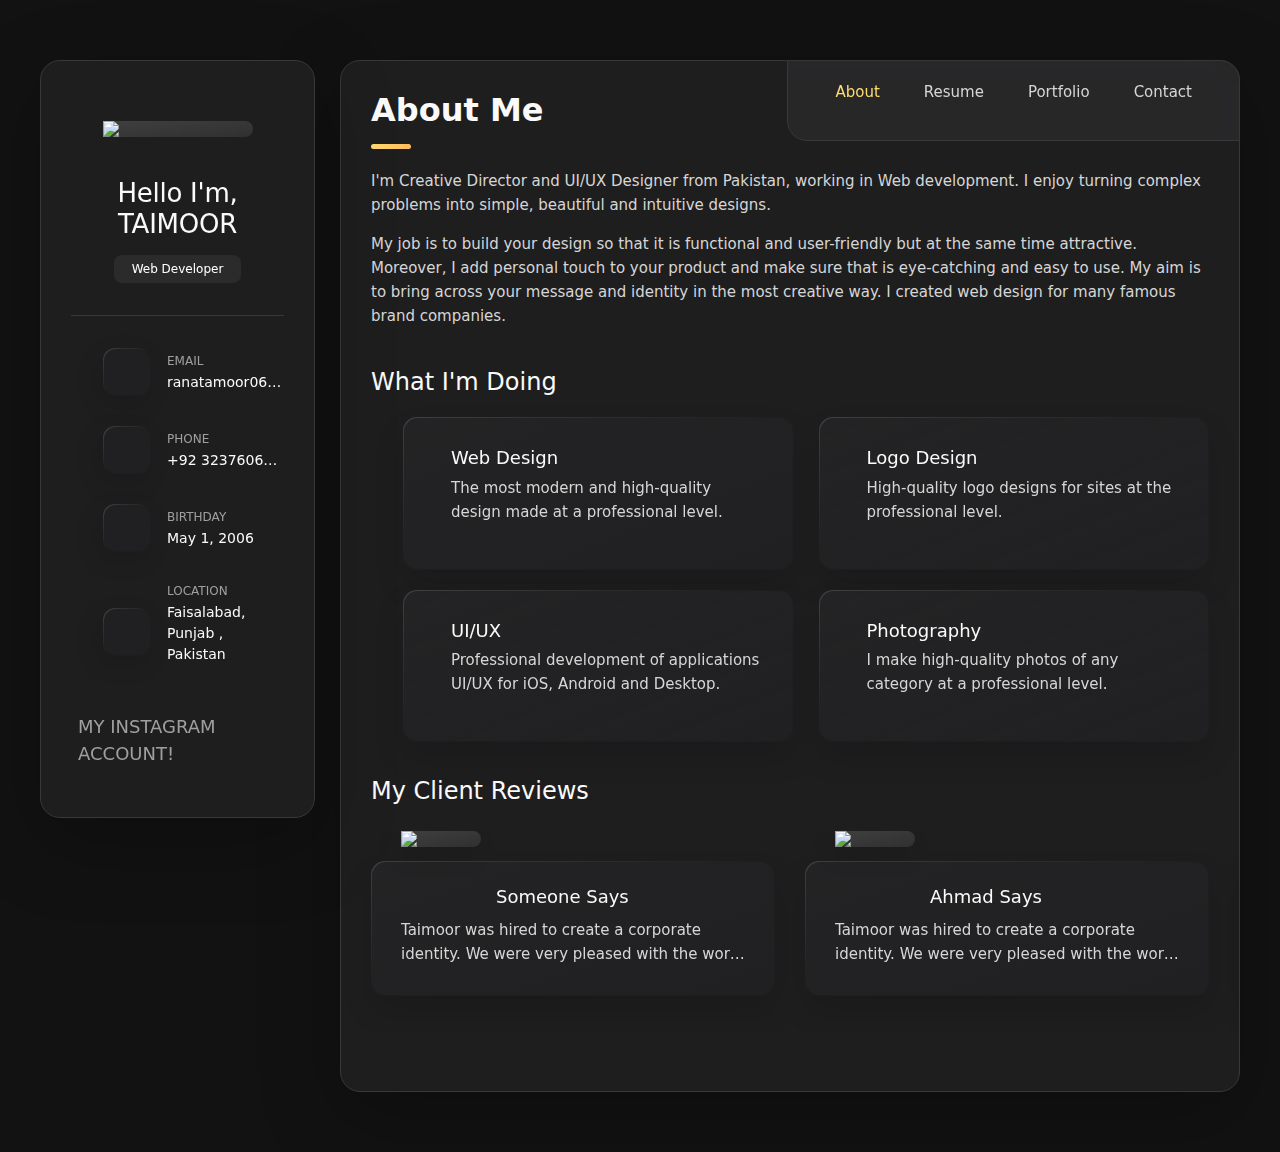
==== index.html @ 6c88aa9f "Update index.html" ====
<!DOCTYPE html>
<html lang="en">

<head>
    <meta charset="utf-8">
    <meta name="viewport" content="width=device-width, initial-scale=1">
    <meta http-equiv="X-UA-Compatible" content="IE=edge">

    <title>TAIMOOR - Personal Portfolio</title>

    <!--
    - favicon

  -->
    <!-- cdn -->
    <link href="https://cdn.jsdelivr.net/npm/bootstrap@5.3.3/dist/css/bootstrap.min.css" rel="stylesheet" integrity="sha384-QWTKZyjpPEjISv5WaRU9OFeRpok6YctnYmDr5pNlyT2bRjXh0JMhjY6hW+ALEwIH" crossorigin="anonymous">
    <link rel="shortcut icon" href="assets/images/logo.ico" type="image/x-icon">
    <!-- js email -->
    <script type="text/javascript" src="https://cdn.jsdelivr.net/npm/@emailjs/browser@4/dist/email.min.js">
    </script>
    <script type="text/javascript">
        (function() {
            emailjs.init({
                publicKey: "7-XxkPWMGBt13j1a9",
            });
        })();
    </script>

    <!--
    - custom css link
  -->
    <link rel="stylesheet" href="style.css">
    <!--
    - google font link
  -->
    <link rel="preconnect" href="https://fonts.googleapis.com">
    <link rel="preconnect" href="https://fonts.gstatic.com" crossorigin>
    <link href="https://fonts.googleapis.com/css2?family=Poppins:wght@300;400;500;600&display=swap" rel="stylesheet">

</head>

<body>

    <!--
    - #MAIN
  -->

    <main>

        <!--
      - #SIDEBAR
    -->

        <aside class="sidebar" data-sidebar>

            <div class="sidebar-info">

                <figure class="avatar-box">
                    <img src="logo (2).jpg" width="100">
                </figure>

                <div class="info-content">
                    <h1 class="name" title="Richard hanrick"> Hello I'm,<br> TAIMOOR
                    </h1>

                    <p class="title  "> Web Developer</p>
                </div>

                <button class="info_more-btn" data-sidebar-btn>
          <span>Show Contacts</span>

          <ion-icon name="chevron-down"></ion-icon>
        </button>

            </div>

            <div class="sidebar-info_more">

                <div class="separator"></div>

                <ul class="contacts-list">

                    <li class="contact-item">

                        <div class="icon-box">
                            <ion-icon name="mail-outline"></ion-icon>
                        </div>

                        <div class="contact-info">
                            <p class="contact-title">Email</p>

                            <a href="ranatamoor067@gmail.com" class="contact-link">ranatamoor067@gmail.com</a>
                        </div>

                    </li>

                    <li class="contact-item">

                        <div class="icon-box">
                            <ion-icon name="phone-portrait-outline"></ion-icon>
                        </div>

                        <div class="contact-info">
                            <p class="contact-title">Phone</p>

                            <a href="tel:+92 3237606011" class="contact-link">+92 3237606011</a>
                        </div>

                    </li>

                    <li class="contact-item">

                        <div class="icon-box">
                            <ion-icon name="calendar-outline"></ion-icon>
                        </div>

                        <div class="contact-info">
                            <p class="contact-title">Birthday</p>

                            <time datetime="2006-05-01">May 1, 2006</time>
                        </div>

                    </li>

                    <li class="contact-item">

                        <div class="icon-box">
                            <ion-icon name="location-outline"></ion-icon>
                        </div>

                        <div class="contact-info">
                            <p class="contact-title">Location</p>

                            <address>Faisalabad, Punjab , Pakistan</address>
                        </div>

                    </li>

                </ul>

                <div class="separator"></div>

                <ul class="social-list">



                    <li class="social-item">
                        <a href="https://www.instagram.com/royalrajpoot435/" target="_blank" class="social-link">
                            <ion-icon name="logo-instagram"></ion-icon> MY INSTAGRAM ACCOUNT!
                        </a>
                    </li>

                </ul>

            </div>

        </aside>





        <!--
      - #main-content
    -->

        <div class="main-content">

            <!--
        - #NAVBAR
      -->

            <nav class="navbar">

                <ul class="navbar-list">

                    <li class="navbar-item">
                        <button class="navbar-link  active" data-nav-link>About</button>
                    </li>

                    <li class="navbar-item">
                        <button class="navbar-link" data-nav-link>Resume</button>
                    </li>

                    <li class="navbar-item">
                        <button class="navbar-link" data-nav-link>Portfolio</button>
                    </li>

                    <li class="navbar-item">
                        <button class="navbar-link" data-nav-link>Contact</button>
                    </li>

                </ul>

            </nav>





            <!--
        - #ABOUT
      -->

            <article class="about  active" data-page="about">

                <header>
                    <h2 class="h2 article-title">About me</h2>
                </header>

                <section class="about-text">
                    <p>
                        I'm Creative Director and UI/UX Designer from Pakistan, working in Web development. I enjoy turning complex problems into simple, beautiful and intuitive designs.
                    </p>

                    <p>
                        My job is to build your design so that it is functional and user-friendly but at the same time attractive. Moreover, I add personal touch to your product and make sure that is eye-catching and easy to use. My aim is to bring across your message and identity
                        in the most creative way. I created web design for many famous brand companies.
                    </p>
                </section>


                <!--
          - service
        -->

                <section class="service">

                    <h3 class="h3 service-title">What i'm doing</h3>

                    <ul class="service-list">

                        <li class="service-item">

                            <div class="service-icon-box">

                            </div>

                            <div class="service-content-box">
                                <h4 class="h4 service-item-title">Web design</h4>

                                <p class="service-item-text">
                                    The most modern and high-quality design made at a professional level.
                                </p>
                            </div>

                        </li>

                        <li class="service-item">

                            <div class="service-icon-box">

                            </div>

                            <div class="service-content-box">
                                <h4 class="h4 service-item-title">Logo Design</h4>

                                <p class="service-item-text">
                                    High-quality logo designs for sites at the professional level.
                                </p>
                            </div>

                        </li>

                        <li class="service-item">

                            <div class="service-icon-box">

                            </div>

                            <div class="service-content-box">
                                <h4 class="h4 service-item-title">UI/UX</h4>

                                <p class="service-item-text">
                                    Professional development of applications UI/UX for iOS, Android and Desktop.
                                </p>
                            </div>

                        </li>

                        <li class="service-item">

                            <div class="service-icon-box">

                            </div>

                            <div class="service-content-box">
                                <h4 class="h4 service-item-title">Photography</h4>

                                <p class="service-item-text">
                                    I make high-quality photos of any category at a professional level.
                                </p>
                            </div>

                        </li>

                    </ul>

                </section>


                <!--
          - testimonials
        -->

                <section class="testimonials">

                    <h3 class="h3 testimonials-title">my client reviews</h3>

                    <ul class="testimonials-list has-scrollbar">

                        <li class="testimonials-item">
                            <div class="content-card" data-testimonials-item>

                                <figure class="testimonials-avatar-box">
                                    <img src="avatar-1.png" width="60" data-testimonials-avatar>
                                </figure>

                                <h4 class="h4 testimonials-item-title" data-testimonials-title>someone says</h4>

                                <div class="testimonials-text" data-testimonials-text>
                                    <p>
                                        Taimoor was hired to create a corporate identity. We were very pleased with the work done. He has a lot of experience and is very concerned about the needs of client.
                                    </p>
                                </div>

                            </div>
                        </li>

                        <li class="testimonials-item">
                            <div class="content-card" data-testimonials-item>

                                <figure class="testimonials-avatar-box">
                                    <img src="avatar-1.png" width="60" data-testimonials-avatar>
                                </figure>

                                <h4 class="h4 testimonials-item-title" data-testimonials-title>Ahmad says</h4>

                                <div class="testimonials-text" data-testimonials-text>
                                    <p>
                                        Taimoor was hired to create a corporate identity. We were very pleased with the work done. She has a lot of experience and is very concerned about the needs of client.
                                    </p>
                                </div>

                            </div>
                        </li>

                        <li class="testimonials-item">
                            <div class="content-card" data-testimonials-item>

                                <figure class="testimonials-avatar-box">
                                    <img src="avatar-1.png" width="60" data-testimonials-avatar>
                                </figure>

                                <h4 class="h4 testimonials-item-title" data-testimonials-title>Lorem says</h4>

                                <div class="testimonials-text" data-testimonials-text>
                                    <p>
                                        taimoor was hired to create a corporate identity. We were very pleased with the work done. She has a lot of experience

                                    </p>
                                </div>

                            </div>
                        </li>

                        <li class="testimonials-item">
                            <div class="content-card" data-testimonials-item>

                                <figure class="testimonials-avatar-box">
                                    <img src="avatar-1.png" width="60" data-testimonials-avatar>
                                </figure>

                                <h4 class="h4 testimonials-item-title" data-testimonials-title>talal says</h4>

                                <div class="testimonials-text" data-testimonials-text>
                                    <p>
                                        taimoor is very good and cooperative.He is expert It was his first order but he impressed me
                                    </p>
                                </div>

                            </div>
                        </li>

                    </ul>

                </section>


                <!--
          - testimonials modal
        -->

                <div class="modal-container" data-modal-container>

                    <div class="overlay" data-overlay></div>

                    <section class="testimonials-modal">

                        <button class="modal-close-btn" data-modal-close-btn>
              <ion-icon name="close-outline"></ion-icon>
            </button>

                        <div class="modal-img-wrapper">
                            <figure class="modal-avatar-box">
                                <img src="./assets/images/avatar-1.png" alt="Daniel lewis" width="80" data-modal-img>
                            </figure>

                            <img src="./assets/images/icon-quote.svg" alt="quote icon">
                        </div>

                        <div class="modal-content">

                            <h4 class="h3 modal-title" data-modal-title>ali says</h4>

                            <time datetime="2021-06-14">14 June, 2023</time>

                            <div data-modal-text>
                                <p>
                                    taimoor was hired to create a corporate identity. We were very pleased with the work done. She has a lot of experience and is very concerned about the needs of client. Lorem ipsum dolor sit amet, ullamcous cididt consectetur adipiscing elit, seds do et
                                    eiusmod tempor incididunt ut laborels dolore magnarels alia.
                                </p>
                            </div>

                        </div>

                    </section>

                </div>


                <!--
          - clients
        -->



            </article>





            <!--
        - #RESUME
      -->

            <article class="resume" data-page="resume">

                <header>
                    <h2 class="h2 article-title">Resume</h2>
                </header>

                <section class="timeline">

                    <div class="title-wrapper">
                        <div class="icon-box">
                            <ion-icon name="book-outline"></ion-icon>
                        </div>

                        <h3 class="h3">Education</h3>
                    </div>

                    <ol class="timeline-list">


                        <li class="timeline-item">

                            <h4 class="h4 timeline-item-title">Intermediat College</h4>

                            <span>2021 — 2023</span>

                            <p class="timeline-text">
                                I just completed my Intermediate from punjab college and currently persuing bachelor in BSCS at UAF.
                            </p>

                        </li>

                    </ol>

                </section>

                <section class="timeline">

                    <div class="title-wrapper">
                        <div class="icon-box">
                            <ion-icon name="book-outline"></ion-icon>
                        </div>

                        <h3 class="h3">Experience</h3>
                    </div>

                    <ol class="timeline-list">

                        <li class="timeline-item">

                            <h4 class="h4 timeline-item-title">Creative director</h4>

                            <span>2018 — Present</span>

                            <!-- <p class="timeline-text">
                Nemo enim ipsam voluptatem blanditiis praesentium voluptum delenit atque corrupti, quos dolores et qvuas
                molestias
                exceptur.
              </p> -->

                        </li>



                        <li class="timeline-item">

                            <h4 class="h4 timeline-item-title">Web designer</h4>

                            <span>2023-2024</span>

                            <!-- <p class="timeline-text">
                Nemo enims ipsam voluptatem, blanditiis praesentium voluptum delenit atque corrupti, quos dolores et
                quas molestias
                exceptur.
              </p> -->

                        </li>

                    </ol>

                </section>

                <section class="skill">

                    <h3 class="h3 skills-title">My skills</h3>

                    <ul class="skills-list content-card">

                        <li class="skills-item">

                            <div class="title-wrapper">
                                <h5 class="h5">Web design</h5>
                                <data value="80">80%</data>
                            </div>

                            <div class="skill-progress-bg">
                                <div class="skill-progress-fill" style="width: 80%;"></div>
                            </div>

                        </li>

                        <li class="skills-item">

                            <div class="title-wrapper">
                                <h5 class="h5">Graphic design</h5>
                                <data value="70">20%</data>
                            </div>

                            <div class="skill-progress-bg">
                                <div class="skill-progress-fill" style="width: 70%;"></div>
                            </div>

                        </li>

                        <li class="skills-item">

                            <div class="title-wrapper">
                                <h5 class="h5">Branding</h5>
                                <data value="90">70%</data>
                            </div>

                            <div class="skill-progress-bg">
                                <div class="skill-progress-fill" style="width: 90%;"></div>
                            </div>

                        </li>

                        <li class="skills-item">

                            <div class="title-wrapper">
                                <h5 class="h5">UI/UX</h5>
                                <data value="95">95%</data>
                            </div>

                            <div class="skill-progress-bg">
                                <div class="skill-progress-fill" style="width: 95%;"></div>
                            </div>

                        </li>

                    </ul>

                </section>

            </article>





            <!--
        - #PORTFOLIO
      -->

            <article class="portfolio" data-page="portfolio">

                <header>
                    <h2 class="h2 article-title">Portfolio</h2>
                </header>

                <section class="projects">

                    <ul class="filter-list">

                        <li class="filter-item">
                            <button class="active" data-filter-btn>All</button>
                        </li>

                        <li class="filter-item">
                            <button data-filter-btn>Web design</button>
                        </li>

                        <li class="filter-item">
                            <button data-filter-btn>Applications</button>
                        </li>

                        <li class="filter-item">
                            <button data-filter-btn>Web development</button>
                        </li>

                    </ul>

                    <div class="filter-select-box">

                        <button class="filter-select" data-select>

              <div class="select-value" data-selecct-value>Select category</div>

              <div class="select-icon">
                <ion-icon name="chevron-down"></ion-icon>
              </div>

            </button>

                        <ul class="select-list">

                            <li class="select-item">
                                <button data-select-item>All</button>
                            </li>

                            <li class="select-item">
                                <button data-select-item>Web design</button>
                            </li>

                            <li class="select-item">
                                <button data-select-item>Applications</button>
                            </li>

                            <li class="select-item">
                                <button data-select-item>Web development</button>
                            </li>

                        </ul>

                    </div>

                    <ul class="project-list">

                        <li class="project-item  active" data-filter-item data-category="web development">
                            <a href="#">

                                <figure class="project-img">
                                    <div class="project-item-icon-box">
                                        <ion-icon name="eye-outline"></ion-icon>
                                    </div>

                                    <img src="project-1.jpg" alt="finance" loading="lazy">
                                </figure>

                                <h3 class="project-title">Finance</h3>

                                <p class="project-category">Web development</p>

                            </a>
                        </li>

                        <li class="project-item  active" data-filter-item data-category="web development">
                            <a href="#">

                                <figure class="project-img">
                                    <div class="project-item-icon-box">
                                        <ion-icon name="eye-outline"></ion-icon>
                                    </div>

                                    <img src="project-2.png" alt="orizon" loading="lazy">
                                </figure>

                                <h3 class="project-title">Orizon</h3>

                                <p class="project-category">Web development</p>

                            </a>
                        </li>

                        <li class="project-item  active" data-filter-item data-category="web design">
                            <a href="#">

                                <figure class="project-img">
                                    <div class="project-item-icon-box">
                                        <ion-icon name="eye-outline"></ion-icon>
                                    </div>

                                    <img src="project-3.jpg" alt="fundo" loading="lazy">
                                </figure>

                                <h3 class="project-title">Fundo</h3>

                                <p class="project-category">Web design</p>

                            </a>
                        </li>

                        <li class="project-item  active" data-filter-item data-category="applications">
                            <a href="#">

                                <figure class="project-img">
                                    <div class="project-item-icon-box">
                                        <ion-icon name="eye-outline"></ion-icon>
                                    </div>

                                    <img src="project-4.png" alt="brawlhalla" loading="lazy">
                                </figure>

                                <h3 class="project-title">Brawlhalla</h3>

                                <p class="project-category">Applications</p>

                            </a>
                        </li>

                        <li class="project-item  active" data-filter-item data-category="web design">
                            <a href="#">

                                <figure class="project-img">
                                    <div class="project-item-icon-box">
                                        <ion-icon name="eye-outline"></ion-icon>
                                    </div>

                                    <img src="project-5.png" alt="dsm." loading="lazy">
                                </figure>

                                <h3 class="project-title">DSM.</h3>

                                <p class="project-category">Web design</p>

                            </a>
                        </li>

                        <li class="project-item  active" data-filter-item data-category="web design">
                            <a href="#">

                                <figure class="project-img">
                                    <div class="project-item-icon-box">
                                        <ion-icon name="eye-outline"></ion-icon>
                                    </div>

                                    <img src="project-6.png" alt="metaspark" loading="lazy">
                                </figure>

                                <h3 class="project-title">MetaSpark</h3>

                                <p class="project-category">Web design</p>

                            </a>
                        </li>

                        <li class="project-item  active" data-filter-item data-category="web development">
                            <a href="#">

                                <figure class="project-img">
                                    <div class="project-item-icon-box">
                                        <ion-icon name="eye-outline"></ion-icon>
                                    </div>

                                    <img src="project-7.png" alt="summary" loading="lazy">
                                </figure>

                                <h3 class="project-title">Summary</h3>

                                <p class="project-category">Web development</p>

                            </a>
                        </li>

                        <li class="project-item  active" data-filter-item data-category="applications">
                            <a href="#">

                                <figure class="project-img">
                                    <div class="project-item-icon-box">
                                        <ion-icon name="eye-outline"></ion-icon>
                                    </div>

                                    <img src="project-8.jpg" alt="task manager" loading="lazy">
                                </figure>

                                <h3 class="project-title">Task Manager</h3>

                                <p class="project-category">Applications</p>

                            </a>
                        </li>

                        <li class="project-item  active" data-filter-item data-category="web development">
                            <a href="#">

                                <figure class="project-img">
                                    <div class="project-item-icon-box">
                                        <ion-icon name="eye-outline"></ion-icon>
                                    </div>

                                    <img src="project-9.png" alt="arrival" loading="lazy">
                                </figure>

                                <h3 class="project-title">Arrival</h3>

                                <p class="project-category">Web development</p>

                            </a>
                        </li>

                    </ul>

                </section>

            </article>







            <!--
        - #CONTACT
      -->

            <article class="contact" data-page="contact">

                <header>
                    <h2 class="h2 article-title ">Contact Form</h2>
                </header>

                <!-- <div style="width: 100%"><iframe width="100%" height="600" frameborder="0" scrolling="no" marginheight="0" marginwidth="0" src=""><a href="https://www.maps.ie/distance-area-calculator.html">area maps</a></iframe></div> -->
                <div class="container boarder mt-3 .bg-dark">
                    <div class="col-md-6 py-3">

                        <div class="form-group">
                            <h5 for="name bg-dark"> </h5>
                            <input type="text" class="form-control" id="name" placeholder="Enter your name" />
                        </div>
                        <div class="form-group">
                            <h5 for="email"> </h5>
                            <input type="email" class="form-control" id="email" placeholder="Enter your email" />
                        </div>
                        <div class="form-group">
                            <h5 for="message"></h5>
                            <textarea id="message" rows="3" class="form-control"></textarea>
                        </div>
                        <button class="btn btn-warning mt-2 " onclick="sendMail()">Submit</button>
                    </div>

                </div>




            </article>

        </div>

    </main>






    <!--
    - custom js link
  -->
    <script src="script.js"></script>

    <!--
    - ionicon link
  -->
    <script type="module" src="https://unpkg.com/ionicons@5.5.2/dist/ionicons/ionicons.esm.js"></script>
    <script nomodule src="https://unpkg.com/ionicons@5.5.2/dist/ionicons/ionicons.js"></script>

</body>

</html>
---- style.css ----
/*-----------------------------------*\
  #style.css
\*-----------------------------------*/


/* Ensure the sidebar and main content stack vertically on small screens */


/**
 * copyright 2022 @codewithsadee
 */


/*-----------------------------------*\
  #CUSTOM PROPERTY
\*-----------------------------------*/

:root {
    /**
     * colors
     */
    /* gradient */
    --bg-gradient-onyx: linear-gradient( to bottom right, hsl(240, 1%, 25%) 3%, hsl(0, 0%, 19%) 97%);
    --bg-gradient-jet: linear-gradient( to bottom right, hsla(240, 1%, 18%, 0.251) 0%, hsla(240, 2%, 11%, 0) 100%), hsl(240, 2%, 13%);
    --bg-gradient-yellow-1: linear-gradient( to bottom right, hsl(45, 100%, 71%) 0%, hsla(36, 100%, 69%, 0) 50%);
    --bg-gradient-yellow-2: linear-gradient( 135deg, hsla(45, 100%, 71%, 0.251) 0%, hsla(35, 100%, 68%, 0) 59.86%), hsl(240, 2%, 13%);
    --border-gradient-onyx: linear-gradient( to bottom right, hsl(0, 0%, 25%) 0%, hsla(0, 0%, 25%, 0) 50%);
    --text-gradient-yellow: linear-gradient( to right, hsl(45, 100%, 72%), hsl(35, 100%, 68%));
    /* solid */
    --jet: hsl(0, 0%, 22%);
    --onyx: hsl(240, 1%, 17%);
    --eerie-black-1: hsl(240, 2%, 13%);
    --eerie-black-2: hsl(240, 2%, 12%);
    --smoky-black: hsl(0, 0%, 7%);
    --white-1: hsl(0, 0%, 100%);
    --white-2: hsl(0, 0%, 98%);
    --orange-yellow-crayola: hsl(45, 100%, 72%);
    --vegas-gold: hsl(45, 54%, 58%);
    --light-gray: hsl(0, 0%, 84%);
    --light-gray-70: hsla(0, 0%, 84%, 0.7);
    --bittersweet-shimmer: hsl(0, 43%, 51%);
    /**
     * typography
     */
    /* font-family */
    --ff-poppins: 'Poppins', sans-serif;
    /* font-size */
    --fs-1: 24px;
    --fs-2: 18px;
    --fs-3: 17px;
    --fs-4: 16px;
    --fs-5: 15px;
    --fs-6: 14px;
    --fs-7: 13px;
    --fs-8: 11px;
    /* font-weight */
    --fw-300: 300;
    --fw-400: 400;
    --fw-500: 500;
    --fw-600: 600;
    /**
     * shadow
     */
    --shadow-1: -4px 8px 24px hsla(0, 0%, 0%, 0.25);
    --shadow-2: 0 16px 30px hsla(0, 0%, 0%, 0.25);
    --shadow-3: 0 16px 40px hsla(0, 0%, 0%, 0.25);
    --shadow-4: 0 25px 50px hsla(0, 0%, 0%, 0.15);
    --shadow-5: 0 24px 80px hsla(0, 0%, 0%, 0.25);
    /**
     * transition
     */
    --transition-1: 0.25s ease;
    --transition-2: 0.5s ease-in-out;
}


/*-----------------------------------*\
    #RESET
  \*-----------------------------------*/

*,
*::before,
*::after {
    margin: 0;
    padding: 0;
    box-sizing: border-box;
}

a {
    text-decoration: none;
}

li {
    list-style: none;
}

img,
ion-icon,
a,
button,
time,
span {
    display: block;
}

button {
    font: inherit;
    background: none;
    border: none;
    text-align: left;
    cursor: pointer;
}

input,
textarea {
    display: block;
    width: 100%;
    background: none;
    font: inherit;
}

 ::selection {
    background: var(--orange-yellow-crayola);
    color: var(--smoky-black);
}

 :focus {
    outline-color: var(--orange-yellow-crayola);
}

html {
    font-family: var(--ff-poppins);
}

body {
    background: var(--smoky-black);
}


/*-----------------------------------*\
    #REUSED STYLE
  \*-----------------------------------*/

.sidebar,
article {
    background: var(--eerie-black-2);
    border: 1px solid var(--jet);
    border-radius: 20px;
    padding: 15px;
    box-shadow: var(--shadow-1);
    z-index: 1;
}

.separator {
    width: 100%;
    height: 1px;
    background: var(--jet);
    margin: 16px 0;
}

.icon-box {
    position: relative;
    background: var(--border-gradient-onyx);
    width: 30px;
    height: 30px;
    border-radius: 8px;
    display: flex;
    justify-content: center;
    align-items: center;
    font-size: 16px;
    color: var(--orange-yellow-crayola);
    box-shadow: var(--shadow-1);
    z-index: 1;
}

.icon-box::before {
    content: "";
    position: absolute;
    inset: 1px;
    background: var(--eerie-black-1);
    border-radius: inherit;
    z-index: -1;
}

.icon-box ion-icon {
    --ionicon-stroke-width: 35px;
}

article {
    display: none;
}

article.active {
    display: block;
    animation: fade 0.5s ease backwards;
}

@keyframes fade {
    0% {
        opacity: 0;
    }
    100% {
        opacity: 1;
    }
}

.h2,
.h3,
.h4,
.h5 {
    color: var(--white-2);
    text-transform: capitalize;
}

.h2 {
    font-size: var(--fs-1);
}

.h3 {
    font-size: var(--fs-2);
}

.h4 {
    font-size: var(--fs-4);
}

.h5 {
    font-size: var(--fs-7);
    font-weight: var(--fw-500);
}

.article-title {
    position: relative;
    padding-bottom: 7px;
}

.article-title::after {
    content: "";
    position: absolute;
    bottom: 0;
    left: 0;
    width: 30px;
    height: 3px;
    background: var(--text-gradient-yellow);
    border-radius: 3px;
}

.has-scrollbar::-webkit-scrollbar {
    width: 5px;
    /* for vertical scrollbar */
    height: 5px;
    /* for horizontal scrollbar */
}

.has-scrollbar::-webkit-scrollbar-track {
    background: var(--onyx);
    border-radius: 5px;
}

.has-scrollbar::-webkit-scrollbar-thumb {
    background: var(--orange-yellow-crayola);
    border-radius: 5px;
}

.has-scrollbar::-webkit-scrollbar-button {
    width: 20px;
}

.content-card {
    position: relative;
    background: var(--border-gradient-onyx);
    padding: 15px;
    padding-top: 45px;
    border-radius: 14px;
    box-shadow: var(--shadow-2);
    cursor: pointer;
    z-index: 1;
}

.content-card::before {
    content: "";
    position: absolute;
    inset: 1px;
    background: var(--bg-gradient-jet);
    border-radius: inherit;
    z-index: -1;
}


/*-----------------------------------*\
    #MAIN
  \*-----------------------------------*/

main {
    margin: 15px 12px;
    margin-bottom: 75px;
    min-width: 259px;
}


/*-----------------------------------*\
    #SIDEBAR
  \*-----------------------------------*/

.sidebar {
    margin-bottom: 15px;
    max-height: 112px;
    overflow: hidden;
    transition: var(--transition-2);
}

.sidebar.active {
    max-height: 405px;
}

.sidebar-info {
    position: relative;
    display: flex;
    justify-content: flex-start;
    align-items: center;
    gap: 15px;
}

.avatar-box {
    background: var(--bg-gradient-onyx);
    border-radius: 20px;
}

.info-content .name {
    color: var(--white-2);
    font-size: var(--fs-3);
    font-weight: var(--fw-500);
    letter-spacing: -0.25px;
    margin-bottom: 10px;
}

.info-content .title {
    color: var(--white-1);
    background: var(--onyx);
    font-size: var(--fs-8);
    font-weight: var(--fw-300);
    width: max-content;
    padding: 3px 12px;
    border-radius: 8px;
}

.info_more-btn {
    position: absolute;
    top: -15px;
    right: -15px;
    border-radius: 0 15px;
    font-size: 13px;
    color: var(--orange-yellow-crayola);
    background: var(--border-gradient-onyx);
    padding: 10px;
    box-shadow: var(--shadow-2);
    transition: var(--transition-1);
    z-index: 1;
}

.info_more-btn::before {
    content: "";
    position: absolute;
    inset: 1px;
    border-radius: inherit;
    background: var(--bg-gradient-jet);
    transition: var(--transition-1);
    z-index: -1;
}

.info_more-btn:hover,
.info_more-btn:focus {
    background: var(--bg-gradient-yellow-1);
}

.info_more-btn:hover::before,
.info_more-btn:focus::before {
    background: var(--bg-gradient-yellow-2);
}

.info_more-btn span {
    display: none;
}

.sidebar-info_more {
    opacity: 0;
    visibility: hidden;
    transition: var(--transition-2);
}

.sidebar.active .sidebar-info_more {
    opacity: 1;
    visibility: visible;
}

.contacts-list {
    display: grid;
    grid-template-columns: 1fr;
    gap: 16px;
}

.contact-item {
    min-width: 100%;
    display: flex;
    align-items: center;
    gap: 16px;
}

.contact-info {
    max-width: calc(100% - 46px);
    width: calc(100% - 46px);
}

.contact-title {
    color: var(--light-gray-70);
    font-size: var(--fs-8);
    text-transform: uppercase;
    margin-bottom: 2px;
}

.contact-info :is(.contact-link, time, address) {
    color: var(--white-2);
    font-size: var(--fs-7);
}

.contact-info address {
    font-style: normal;
}

.social-list {
    display: flex;
    justify-content: flex-start;
    align-items: center;
    gap: 15px;
    padding-bottom: 4px;
    padding-left: 7px;
}

.social-item .social-link {
    color: var(--light-gray-70);
    font-size: 18px;
}

.social-item .social-link:hover {
    color: var(--light-gray);
}


/*-----------------------------------*\
    #NAVBAR
  \*-----------------------------------*/

.navbar {
    position: fixed;
    bottom: 0;
    left: 0;
    width: 100%;
    background: hsla(240, 1%, 17%, 0.75);
    backdrop-filter: blur(10px);
    border: 1px solid var(--jet);
    border-radius: 12px 12px 0 0;
    box-shadow: var(--shadow-2);
    z-index: 5;
}

.navbar-list {
    display: flex;
    flex-wrap: wrap;
    justify-content: center;
    align-items: center;
    padding: 0 10px;
}

.navbar-link {
    color: var(--light-gray);
    font-size: var(--fs-8);
    padding: 20px 7px;
    transition: color var(--transition-1);
}

.navbar-link:hover,
.navbar-link:focus {
    color: var(--light-gray-70);
}

.navbar-link.active {
    color: var(--orange-yellow-crayola);
}


/*-----------------------------------*\
    #ABOUT
  \*-----------------------------------*/

.about .article-title {
    margin-bottom: 15px;
}

.about-text {
    color: var(--light-gray);
    font-size: var(--fs-6);
    font-weight: var(--fw-300);
    line-height: 1.6;
}

.about-text p {
    margin-bottom: 15px;
}


/**
   * #service 
   */

.service {
    margin-bottom: 35px;
}

.service-title {
    margin-bottom: 20px;
}

.service-list {
    display: grid;
    grid-template-columns: 1fr;
    gap: 20px;
}

.service-item {
    position: relative;
    background: var(--border-gradient-onyx);
    padding: 20px;
    border-radius: 14px;
    box-shadow: var(--shadow-2);
    z-index: 1;
}

.service-item::before {
    content: "";
    position: absolute;
    inset: 1px;
    background: var(--bg-gradient-jet);
    border-radius: inherit;
    z-index: -1;
}

.service-icon-box {
    margin-bottom: 10px;
}

.service-icon-box img {
    margin: auto;
}

.service-content-box {
    text-align: center;
}

.service-item-title {
    margin-bottom: 7px;
}

.service-item-text {
    color: var(--light-gray);
    font-size: var(--fs-6);
    font-weight: var(--fw-3);
    line-height: 1.6;
}


/**
   * #testimonials 
   */

.testimonials {
    margin-bottom: 30px;
}

.testimonials-title {
    margin-bottom: 20px;
}

.testimonials-list {
    display: flex;
    justify-content: flex-start;
    align-items: flex-start;
    gap: 15px;
    margin: 0 -15px;
    padding: 25px 15px;
    padding-bottom: 35px;
    overflow-x: auto;
    scroll-behavior: smooth;
    overscroll-behavior-inline: contain;
    scroll-snap-type: inline mandatory;
}

.testimonials-item {
    min-width: 100%;
    scroll-snap-align: center;
}

.testimonials-avatar-box {
    position: absolute;
    top: 0;
    left: 0;
    transform: translate(15px, -25px);
    background: var(--bg-gradient-onyx);
    border-radius: 14px;
    box-shadow: var(--shadow-1);
}

.testimonials-item-title {
    margin-bottom: 7px;
}

.testimonials-text {
    color: var(--light-gray);
    font-size: var(--fs-6);
    font-weight: var(--fw-300);
    line-height: 1.6;
    display: -webkit-box;
    line-clamp: 4;
    -webkit-line-clamp: 4;
    -webkit-box-orient: vertical;
    overflow: hidden;
}


/**
   * #testimonials-modal
   */

.modal-container {
    position: fixed;
    top: 0;
    left: 0;
    width: 100%;
    height: 100%;
    display: flex;
    justify-content: center;
    align-items: center;
    overflow-y: auto;
    overscroll-behavior: contain;
    z-index: 20;
    pointer-events: none;
    visibility: hidden;
}

.modal-container::-webkit-scrollbar {
    display: none;
}

.modal-container.active {
    pointer-events: all;
    visibility: visible;
}

.overlay {
    position: fixed;
    top: 0;
    left: 0;
    width: 100%;
    height: 100vh;
    background: hsl(0, 0%, 5%);
    opacity: 0;
    visibility: hidden;
    pointer-events: none;
    z-index: 1;
    transition: var(--transition-1);
}

.overlay.active {
    opacity: 0.8;
    visibility: visible;
    pointer-events: all;
}

.testimonials-modal {
    background: var(--eerie-black-2);
    position: relative;
    padding: 15px;
    margin: 15px 12px;
    border: 1px solid var(--jet);
    border-radius: 14px;
    box-shadow: var(--shadow-5);
    transform: scale(1.2);
    opacity: 0;
    transition: var(--transition-1);
    z-index: 2;
}

.modal-container.active .testimonials-modal {
    transform: scale(1);
    opacity: 1;
}

.modal-close-btn {
    position: absolute;
    top: 15px;
    right: 15px;
    background: var(--onyx);
    border-radius: 8px;
    width: 32px;
    height: 32px;
    display: flex;
    justify-content: center;
    align-items: center;
    color: var(--white-2);
    font-size: 18px;
    opacity: 0.7;
}

.modal-close-btn:hover,
.modal-close-btn:focus {
    opacity: 1;
}

.modal-close-btn ion-icon {
    --ionicon-stroke-width: 50px;
}

.modal-avatar-box {
    background: var(--bg-gradient-onyx);
    width: max-content;
    border-radius: 14px;
    margin-bottom: 15px;
    box-shadow: var(--shadow-2);
}

.modal-img-wrapper>img {
    display: none;
}

.modal-title {
    margin-bottom: 4px;
}

.modal-content time {
    font-size: var(--fs-6);
    color: var(--light-gray-70);
    font-weight: var(--fw-300);
    margin-bottom: 10px;
}

.modal-content p {
    color: var(--light-gray);
    font-size: var(--fs-6);
    font-weight: var(--fw-300);
    line-height: 1.6;
}


/**
   * #clients 
   */

.clients {
    margin-bottom: 15px;
}

.clients-list {
    display: flex;
    justify-content: flex-start;
    align-items: flex-start;
    gap: 15px;
    margin: 0 -15px;
    padding: 25px;
    padding-bottom: 25px;
    overflow-x: auto;
    scroll-behavior: smooth;
    overscroll-behavior-inline: contain;
    scroll-snap-type: inline mandatory;
    scroll-padding-inline: 25px;
}

.clients-item {
    min-width: 50%;
    scroll-snap-align: start;
}

.clients-item img {
    width: 100%;
    filter: grayscale(1);
    transition: var(--transition-1);
}

.clients-item img:hover {
    filter: grayscale(0);
}


/*-----------------------------------*\
    #RESUME
  \*-----------------------------------*/

.article-title {
    margin-bottom: 30px;
}


/**
   * education and experience 
   */

.timeline {
    margin-bottom: 30px;
}

.timeline .title-wrapper {
    display: flex;
    align-items: center;
    gap: 15px;
    margin-bottom: 25px;
}

.timeline-list {
    font-size: var(--fs-6);
    margin-left: 45px;
}

.timeline-item {
    position: relative;
}

.timeline-item:not(:last-child) {
    margin-bottom: 20px;
}

.timeline-item-title {
    font-size: var(--fs-6);
    line-height: 1.3;
    margin-bottom: 7px;
}

.timeline-list span {
    color: var(--vegas-gold);
    font-weight: var(--fw-400);
    line-height: 1.6;
}

.timeline-item:not(:last-child)::before {
    content: "";
    position: absolute;
    top: -25px;
    left: -30px;
    width: 1px;
    height: calc(100% + 50px);
    background: var(--jet);
}

.timeline-item::after {
    content: "";
    position: absolute;
    top: 5px;
    left: -33px;
    height: 6px;
    width: 6px;
    background: var(--text-gradient-yellow);
    border-radius: 50%;
    box-shadow: 0 0 0 4px var(--jet);
}

.timeline-text {
    color: var(--light-gray);
    font-weight: var(--fw-300);
    line-height: 1.6;
}


/**
   * skills 
   */

.skills-title {
    margin-bottom: 20px;
}

.skills-list {
    padding: 20px;
}

.skills-item:not(:last-child) {
    margin-bottom: 15px;
}

.skill .title-wrapper {
    display: flex;
    align-items: center;
    gap: 5px;
    margin-bottom: 8px;
}

.skill .title-wrapper data {
    color: var(--light-gray);
    font-size: var(--fs-7);
    font-weight: var(--fw-300);
}

.skill-progress-bg {
    background: var(--jet);
    width: 100%;
    height: 8px;
    border-radius: 10px;
}

.skill-progress-fill {
    background: var(--text-gradient-yellow);
    height: 100%;
    border-radius: inherit;
}


/*-----------------------------------*\
    #PORTFOLIO
  \*-----------------------------------*/

.filter-list {
    display: none;
}

.filter-select-box {
    position: relative;
    margin-bottom: 25px;
}

.filter-select {
    background: var(--eerie-black-2);
    color: var(--light-gray);
    display: flex;
    justify-content: space-between;
    align-items: center;
    width: 100%;
    padding: 12px 16px;
    border: 1px solid var(--jet);
    border-radius: 14px;
    font-size: var(--fs-6);
    font-weight: var(--fw-300);
}

.filter-select.active .select-icon {
    transform: rotate(0.5turn);
}

.select-list {
    background: var(--eerie-black-2);
    position: absolute;
    top: calc(100% + 6px);
    width: 100%;
    padding: 6px;
    border: 1px solid var(--jet);
    border-radius: 14px;
    z-index: 2;
    opacity: 0;
    visibility: hidden;
    pointer-events: none;
    transition: 0.15s ease-in-out;
}

.filter-select.active+.select-list {
    opacity: 1;
    visibility: visible;
    pointer-events: all;
}

.select-item button {
    background: var(--eerie-black-2);
    color: var(--light-gray);
    font-size: var(--fs-6);
    font-weight: var(--fw-300);
    text-transform: capitalize;
    width: 100%;
    padding: 8px 10px;
    border-radius: 8px;
}

.select-item button:hover {
    --eerie-black-2: hsl(240, 2%, 20%);
}

.project-list {
    display: grid;
    grid-template-columns: 1fr;
    gap: 30px;
    margin-bottom: 10px;
}

.project-item {
    display: none;
}

.project-item.active {
    display: block;
    animation: scaleUp 0.25s ease forwards;
}

@keyframes scaleUp {
    0% {
        transform: scale(0.5);
    }
    100% {
        transform: scale(1);
    }
}

.project-item>a {
    width: 100%;
}

.project-img {
    position: relative;
    width: 100%;
    height: 200px;
    border-radius: 16px;
    overflow: hidden;
    margin-bottom: 15px;
}

.project-img::before {
    content: "";
    position: absolute;
    top: 0;
    left: 0;
    width: 100%;
    height: 100%;
    background: transparent;
    z-index: 1;
    transition: var(--transition-1);
}

.project-item>a:hover .project-img::before {
    background: hsla(0, 0%, 0%, 0.5);
}

.project-item-icon-box {
    --scale: 0.8;
    background: var(--jet);
    color: var(--orange-yellow-crayola);
    position: absolute;
    top: 50%;
    left: 50%;
    transform: translate(-50%, -50%) scale(var(--scale));
    font-size: 20px;
    padding: 18px;
    border-radius: 12px;
    opacity: 0;
    z-index: 1;
    transition: var(--transition-1);
}

.project-item>a:hover .project-item-icon-box {
    --scale: 1;
    opacity: 1;
}

.project-item-icon-box ion-icon {
    --ionicon-stroke-width: 50px;
}

.project-img img {
    width: 100%;
    height: 100%;
    object-fit: cover;
    transition: var(--transition-1);
}

.project-item>a:hover img {
    transform: scale(1.1);
}

.project-title,
.project-category {
    margin-left: 10px;
}

.project-title {
    color: var(--white-2);
    font-size: var(--fs-5);
    font-weight: var(--fw-400);
    text-transform: capitalize;
    line-height: 1.3;
}

.project-category {
    color: var(--light-gray-70);
    font-size: var(--fs-6);
    font-weight: var(--fw-300);
}


/*-----------------------------------*\
    #BLOG
  \*-----------------------------------*/

.blog-posts {
    margin-bottom: 10px;
}

.blog-posts-list {
    display: grid;
    grid-template-columns: 1fr;
    gap: 20px;
}

.blog-post-item>a {
    position: relative;
    background: var(--border-gradient-onyx);
    height: 100%;
    box-shadow: var(--shadow-4);
    border-radius: 16px;
    z-index: 1;
}

.blog-post-item>a::before {
    content: "";
    position: absolute;
    inset: 1px;
    border-radius: inherit;
    background: var(--eerie-black-1);
    z-index: -1;
}

.blog-banner-box {
    width: 100%;
    height: 200px;
    border-radius: 12px;
    overflow: hidden;
}

.blog-banner-box img {
    width: 100%;
    height: 100%;
    object-fit: cover;
    transition: var(--transition-1);
}

.blog-post-item>a:hover .blog-banner-box img {
    transform: scale(1.1);
}

.blog-content {
    padding: 15px;
}

.blog-meta {
    display: flex;
    justify-content: flex-start;
    align-items: center;
    gap: 7px;
    margin-bottom: 10px;
}

.blog-meta :is(.blog-category, time) {
    color: var(--light-gray-70);
    font-size: var(--fs-6);
    font-weight: var(--fw-300);
}

.blog-meta .dot {
    background: var(--light-gray-70);
    width: 4px;
    height: 4px;
    border-radius: 4px;
}

.blog-item-title {
    margin-bottom: 10px;
    line-height: 1.3;
    transition: var(--transition-1);
}

.blog-post-item>a:hover .blog-item-title {
    color: var(--orange-yellow-crayola);
}

.blog-text {
    color: var(--light-gray);
    font-size: var(--fs-6);
    font-weight: var(--fw-300);
    line-height: 1.6;
}


/*-----------------------------------*\
    #CONTACT
  \*-----------------------------------*/

.mapbox {
    position: relative;
    height: 250px;
    width: 100%;
    border-radius: 16px;
    margin-bottom: 30px;
    border: 1px solid var(--jet);
    overflow: hidden;
}

.mapbox figure {
    height: 100%;
}

.mapbox iframe {
    width: 100%;
    height: 100%;
    border: none;
    filter: grayscale(1) invert(1);
}

.contact-form {
    margin-bottom: 10px;
}

.form-title {
    margin-bottom: 20px;
}

.input-wrapper {
    display: grid;
    grid-template-columns: 1fr;
    gap: 25px;
    margin-bottom: 25px;
}

.form-input {
    color: var(--white-2);
    font-size: var(--fs-6);
    font-weight: var(--fw-400);
    padding: 13px 20px;
    border: 1px solid var(--jet);
    border-radius: 14px;
    outline: none;
}

.form-input::placeholder {
    font-weight: var(--fw-500);
}

.form-input:focus {
    border-color: var(--orange-yellow-crayola);
}

textarea.form-input {
    min-height: 100px;
    height: 120px;
    max-height: 200px;
    resize: vertical;
    margin-bottom: 25px;
}

textarea.form-input::-webkit-resizer {
    display: none;
}

.form-input:focus:invalid {
    border-color: var(--bittersweet-shimmer);
}

.form-btn {
    position: relative;
    width: 100%;
    background: var(--border-gradient-onyx);
    color: var(--orange-yellow-crayola);
    display: flex;
    justify-content: center;
    align-items: center;
    gap: 10px;
    padding: 13px 20px;
    border-radius: 14px;
    font-size: var(--fs-6);
    text-transform: capitalize;
    box-shadow: var(--shadow-3);
    z-index: 1;
    transition: var(--transition-1);
}

.form-btn::before {
    content: "";
    position: absolute;
    inset: 1px;
    background: var(--bg-gradient-jet);
    border-radius: inherit;
    z-index: -1;
    transition: var(--transition-1);
}

.form-btn ion-icon {
    font-size: 16px;
}

.form-btn:hover {
    background: var(--bg-gradient-yellow-1);
}

.form-btn:hover::before {
    background: var(--bg-gradient-yellow-2);
}

.form-btn:disabled {
    opacity: 0.7;
    cursor: not-allowed;
}

.form-btn:disabled:hover {
    background: var(--border-gradient-onyx);
}

.form-btn:disabled:hover::before {
    background: var(--bg-gradient-jet);
}


/*-----------------------------------*\
    #RESPONSIVE
  \*-----------------------------------*/


/**
   * responsive larger than 450px screen
   */

@media (min-width: 450px) {
    /**
     * client
     */
    .clients-item {
        min-width: calc(33.33% - 10px);
    }
    /**
     * #PORTFOLIO, BLOG 
     */
    .project-img,
    .blog-banner-box {
        height: auto;
    }
}


/**
   * responsive larger than 580px screen
   */

@media (min-width: 580px) {
    /**
     * CUSTOM PROPERTY
     */
     :root {
        /**
       * typography
       */
        --fs-1: 32px;
        --fs-2: 24px;
        --fs-3: 26px;
        --fs-4: 18px;
        --fs-6: 15px;
        --fs-7: 15px;
        --fs-8: 12px;
    }
    /**
     * #REUSED STYLE
     */
    .sidebar,
    article {
        width: 520px;
        margin-inline: auto;
        padding: 30px;
    }
    .article-title {
        font-weight: var(--fw-600);
        padding-bottom: 15px;
    }
    .article-title::after {
        width: 40px;
        height: 5px;
    }
    .icon-box {
        width: 48px;
        height: 48px;
        border-radius: 12px;
        font-size: 18px;
    }
    /**
     * #MAIN
     */
    main {
        margin-top: 60px;
        margin-bottom: 100px;
    }
    /**
     * #SIDEBAR
     */
    .sidebar {
        max-height: 180px;
        margin-bottom: 30px;
    }
    .sidebar.active {
        max-height: 584px;
    }
    .sidebar-info {
        gap: 25px;
    }
    .avatar-box {
        border-radius: 30px;
    }
    .avatar-box img {
        width: 120px;
    }
    .info-content .name {
        margin-bottom: 15px;
    }
    .info-content .title {
        padding: 5px 18px;
    }
    .info_more-btn {
        top: -30px;
        right: -30px;
        padding: 10px 15px;
    }
    .info_more-btn span {
        display: block;
        font-size: var(--fs-8);
    }
    .info_more-btn ion-icon {
        display: none;
    }
    .separator {
        margin: 32px 0;
    }
    .contacts-list {
        gap: 20px;
    }
    .contact-info {
        max-width: calc(100% - 64px);
        width: calc(100% - 64px);
    }
    /**
     * #NAVBAR
     */
    .navbar {
        border-radius: 20px 20px 0 0;
    }
    .navbar-list {
        gap: 20px;
    }
    .navbar-link {
        --fs-8: 14px;
    }
    /**
     * #ABOUT
     */
    .about .article-title {
        margin-bottom: 20px;
    }
    .about-text {
        margin-bottom: 40px;
    }
    /* service */
    .service-item {
        display: flex;
        justify-content: flex-start;
        align-items: flex-start;
        gap: 18px;
        padding: 30px;
    }
    .service-icon-box {
        margin-bottom: 0;
        margin-top: 5px;
    }
    .service-content-box {
        text-align: left;
    }
    /* testimonials */
    .testimonials-title {
        margin-bottom: 25px;
    }
    .testimonials-list {
        gap: 30px;
        margin: 0 -30px;
        padding: 30px;
        padding-bottom: 35px;
    }
    .content-card {
        padding: 30px;
        padding-top: 25px;
    }
    .testimonials-avatar-box {
        transform: translate(30px, -30px);
        border-radius: 20px;
    }
    .testimonials-avatar-box img {
        width: 80px;
    }
    .testimonials-item-title {
        margin-bottom: 10px;
        margin-left: 95px;
    }
    .testimonials-text {
        line-clamp: 2;
        -webkit-line-clamp: 2;
    }
    /* testimonials modal */
    .modal-container {
        padding: 20px;
    }
    .testimonials-modal {
        display: flex;
        justify-content: flex-start;
        align-items: stretch;
        gap: 25px;
        padding: 30px;
        border-radius: 20px;
    }
    .modal-img-wrapper {
        display: flex;
        flex-direction: column;
        align-items: center;
    }
    .modal-avatar-box {
        border-radius: 18px;
        margin-bottom: 0;
    }
    .modal-avatar-box img {
        width: 65px;
    }
    .modal-img-wrapper>img {
        display: block;
        flex-grow: 1;
        width: 35px;
    }
    /* clients */
    .clients-list {
        gap: 50px;
        margin: 0 -30px;
        padding: 45px;
        scroll-padding-inline: 45px;
    }
    .clients-item {
        min-width: calc(33.33% - 35px);
    }
    /**
     * #RESUME
     */
    .timeline-list {
        margin-left: 65px;
    }
    .timeline-item:not(:last-child)::before {
        left: -40px;
    }
    .timeline-item::after {
        height: 8px;
        width: 8px;
        left: -43px;
    }
    .skills-item:not(:last-child) {
        margin-bottom: 25px;
    }
    /**
     * #PORTFOLIO, BLOG
     */
    .project-img,
    .blog-banner-box {
        border-radius: 16px;
    }
    .blog-posts-list {
        gap: 30px;
    }
    .blog-content {
        padding: 25px;
    }
    /**
     * #CONTACT
     */
    .mapbox {
        height: 380px;
        border-radius: 18px;
    }
    .input-wrapper {
        gap: 30px;
        margin-bottom: 30px;
    }
    .form-input {
        padding: 15px 20px;
    }
    textarea.form-input {
        margin-bottom: 30px;
    }
    .form-btn {
        --fs-6: 16px;
        padding: 16px 20px;
    }
    .form-btn ion-icon {
        font-size: 18px;
    }
}


/**
   * responsive larger than 768px screen
   */

@media (min-width: 768px) {
    /**
     * REUSED STYLE
     */
    .sidebar,
    article {
        width: 700px;
    }
    .has-scrollbar::-webkit-scrollbar-button {
        width: 100px;
    }
    /**
     * SIDEBAR
     */
    .contacts-list {
        grid-template-columns: 1fr 1fr;
        gap: 30px 15px;
    }
    /**
     * NAVBAR
     */
    .navbar-link {
        --fs-8: 15px;
    }
    /**
     * ABOUT
     */
    /* testimonials modal */
    .testimonials-modal {
        gap: 35px;
        max-width: 680px;
    }
    .modal-avatar-box img {
        width: 80px;
    }
    /**
     * PORTFOLIO
     */
    .article-title {
        padding-bottom: 20px;
    }
    .filter-select-box {
        display: none;
    }
    .filter-list {
        display: flex;
        justify-content: flex-start;
        align-items: center;
        gap: 25px;
        padding-left: 5px;
        margin-bottom: 30px;
    }
    .filter-item button {
        color: var(--light-gray);
        font-size: var(--fs-5);
        transition: var(--transition-1);
    }
    .filter-item button:hover {
        color: var(--light-gray-70);
    }
    .filter-item button.active {
        color: var(--orange-yellow-crayola);
    }
    /* portfolio and blog grid */
    .project-list,
    .blog-posts-list {
        grid-template-columns: 1fr 1fr;
    }
    /**
     * CONTACT
     */
    .input-wrapper {
        grid-template-columns: 1fr 1fr;
    }
    .form-btn {
        width: max-content;
        margin-left: auto;
    }
}


/**
   * responsive larger than 1024px screen
   */

@media (min-width: 1024px) {
    /**
     * CUSTOM PROPERTY
     */
     :root {
        /**
      * shadow
      */
        --shadow-1: -4px 8px 24px hsla(0, 0%, 0%, 0.125);
        --shadow-2: 0 16px 30px hsla(0, 0%, 0%, 0.125);
        --shadow-3: 0 16px 40px hsla(0, 0%, 0%, 0.125);
    }
    /**
     * REUSED STYLE
     */
    .sidebar,
    article {
        width: 950px;
        box-shadow: var(--shadow-5);
    }
    /**
     * MAIN 
     */
    main {
        margin-bottom: 60px;
    }
    .main-content {
        position: relative;
        width: max-content;
        margin: auto;
    }
    /**
     * NAVBAR
     */
    .navbar {
        position: absolute;
        bottom: auto;
        top: 0;
        left: auto;
        right: 0;
        width: max-content;
        border-radius: 0 20px;
        padding: 0 20px;
        box-shadow: none;
    }
    .navbar-list {
        gap: 30px;
        padding: 0 20px;
    }
    .navbar-link {
        font-weight: var(--fw-500);
    }
    /**
     * ABOUT
     */
    /* service */
    .service-list {
        grid-template-columns: 1fr 1fr;
        gap: 20px 25px;
    }
    /* testimonials */
    .testimonials-item {
        min-width: calc(50% - 15px);
    }
    /* clients */
    .clients-item {
        min-width: calc(25% - 38px);
    }
    /**
     * PORTFOLIO
     */
    .project-list {
        grid-template-columns: repeat(3, 1fr);
    }
    /**
     * BLOG
     */
    .blog-banner-box {
        height: 230px;
    }
}


/**
   * responsive larger than 1250px screen
   */

@media (min-width: 1250px) {
    /**
     * RESET
     */
    body::-webkit-scrollbar {
        width: 20px;
    }
    body::-webkit-scrollbar-track {
        background: var(--smoky-black);
    }
    body::-webkit-scrollbar-thumb {
        border: 5px solid var(--smoky-black);
        background: hsla(0, 0%, 100%, 0.1);
        border-radius: 20px;
        box-shadow: inset 1px 1px 0 hsla(0, 0%, 100%, 0.11), inset -1px -1px 0 hsla(0, 0%, 100%, 0.11);
    }
    body::-webkit-scrollbar-thumb:hover {
        background: hsla(0, 0%, 100%, 0.15);
    }
    body::-webkit-scrollbar-button {
        height: 60px;
    }
    /**
     * REUSED STYLE
     */
    .sidebar,
    article {
        width: auto;
    }
    article {
        min-height: 100%;
    }
    /**
     * MAIN
     */
    main {
        max-width: 1200px;
        margin-inline: auto;
        display: flex;
        justify-content: center;
        align-items: stretch;
        gap: 25px;
    }
    .main-content {
        min-width: 75%;
        width: 75%;
        margin: 0;
    }
    /**
     * SIDEBAR
     */
    .sidebar {
        position: sticky;
        top: 60px;
        max-height: max-content;
        height: 100%;
        margin-bottom: 0;
        padding-top: 60px;
        z-index: 1;
    }
    .sidebar-info {
        flex-direction: column;
    }
    .avatar-box img {
        width: 150px;
    }
    .info-content .name {
        white-space: nowrap;
        text-align: center;
    }
    .info-content .title {
        margin: auto;
    }
    .info_more-btn {
        display: none;
    }
    .sidebar-info_more {
        opacity: 1;
        visibility: visible;
    }
    .contacts-list {
        grid-template-columns: 1fr;
    }
    .contact-info :is(.contact-link) {
        white-space: nowrap;
        overflow: hidden;
        text-overflow: ellipsis;
    }
    .contact-info :is(.contact-link, time, address) {
        --fs-7: 14px;
        font-weight: var(--fw-300);
    }
    .separator:last-of-type {
        margin: 15px 0;
        opacity: 0;
    }
    .social-list {
        justify-content: center;
    }
    /**
       * RESUME
       */
    .timeline-text {
        max-width: 700px;
    }
}
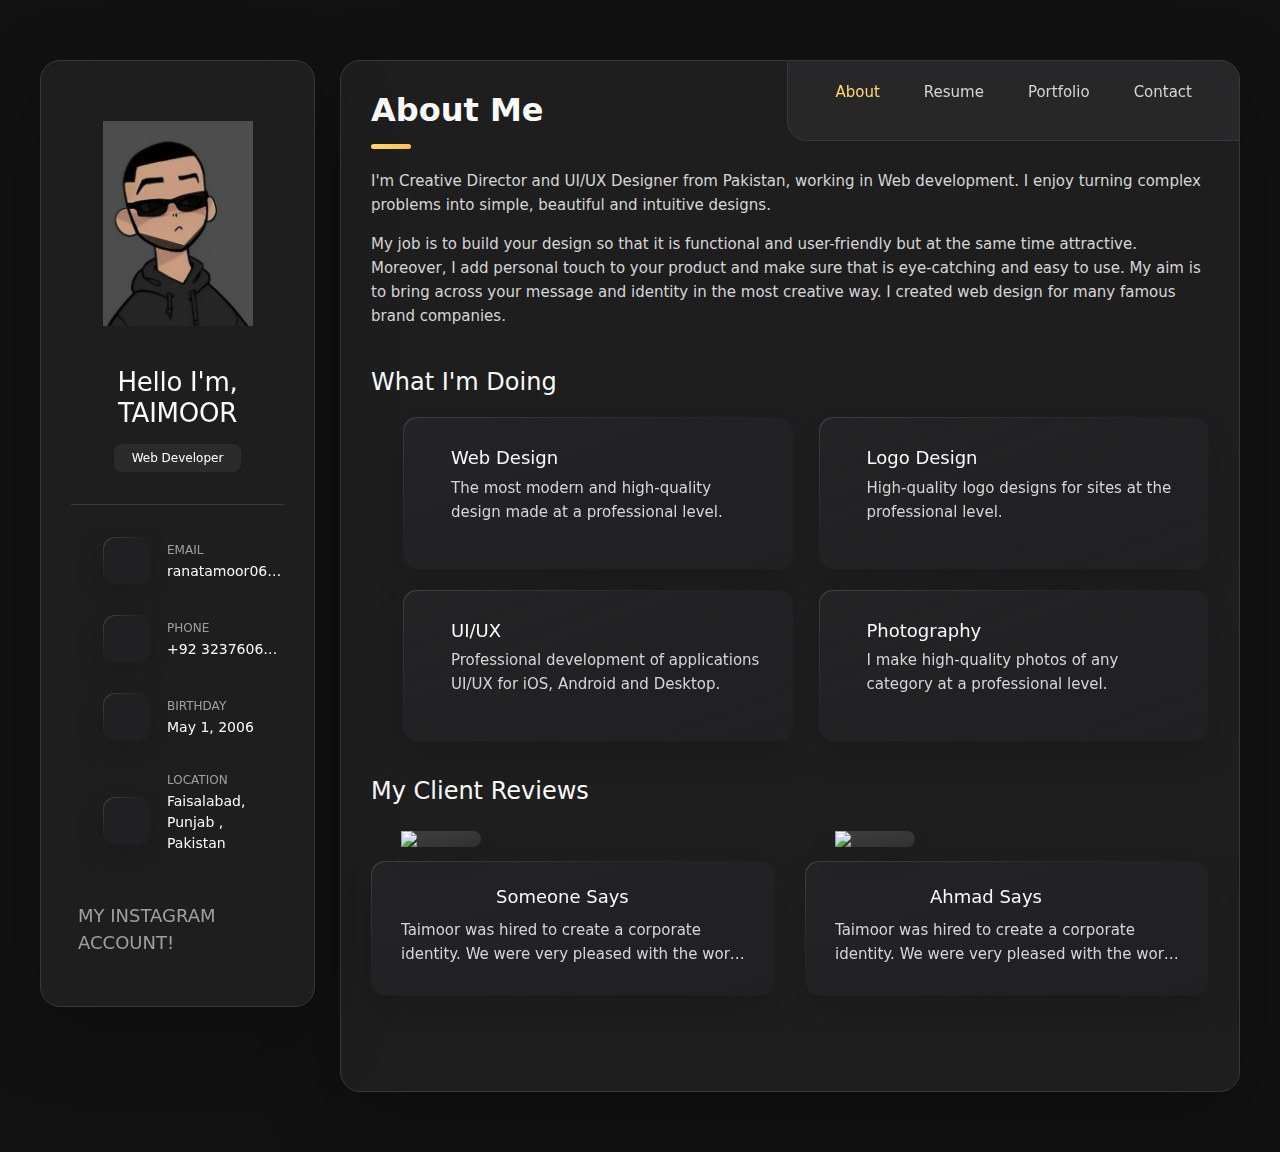
==== commit af2ca413: "Update index.html" ====
--- a/index.html
+++ b/index.html
@@ -56,7 +56,7 @@
             <div class="sidebar-info">
 
                 <figure class="avatar-box">
-                    <img src="logo (2).jpg" width="100">
+                    <img src="logo (2).jpg" width="400">
                 </figure>
 
                 <div class="info-content">
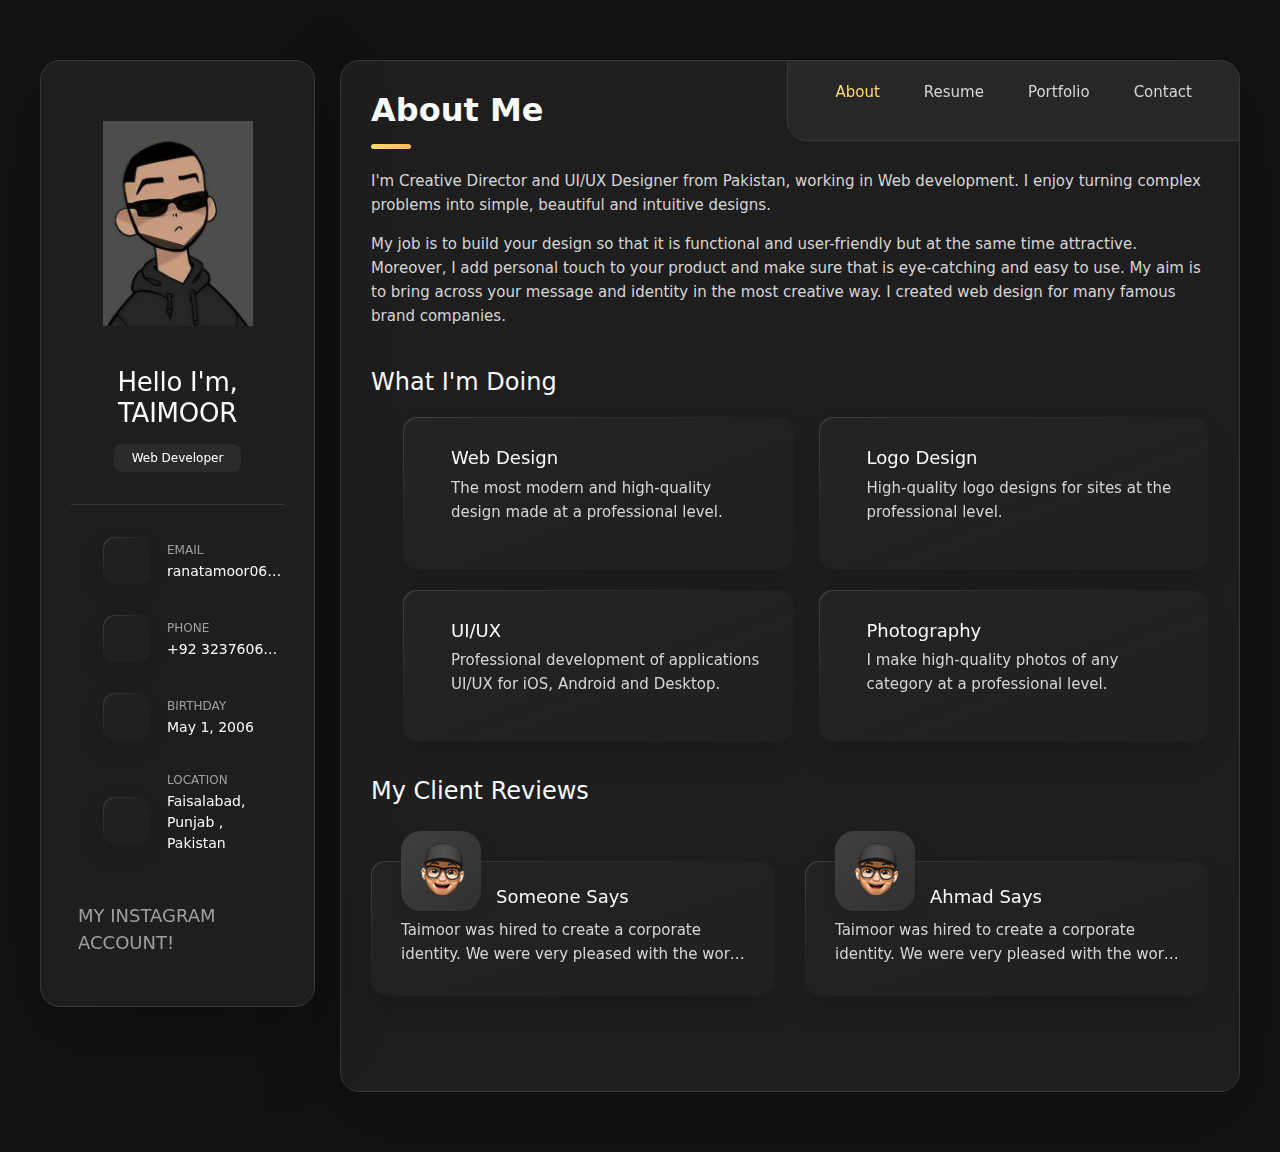
==== commit a9e2f9cb: "Update index.html" ====
--- a/index.html
+++ b/index.html
@@ -56,7 +56,7 @@
             <div class="sidebar-info">
 
                 <figure class="avatar-box">
-                    <img src="logo (2).jpg" width="400">
+                    <img src="logo (2).jpg" width="100">
                 </figure>
 
                 <div class="info-content">
